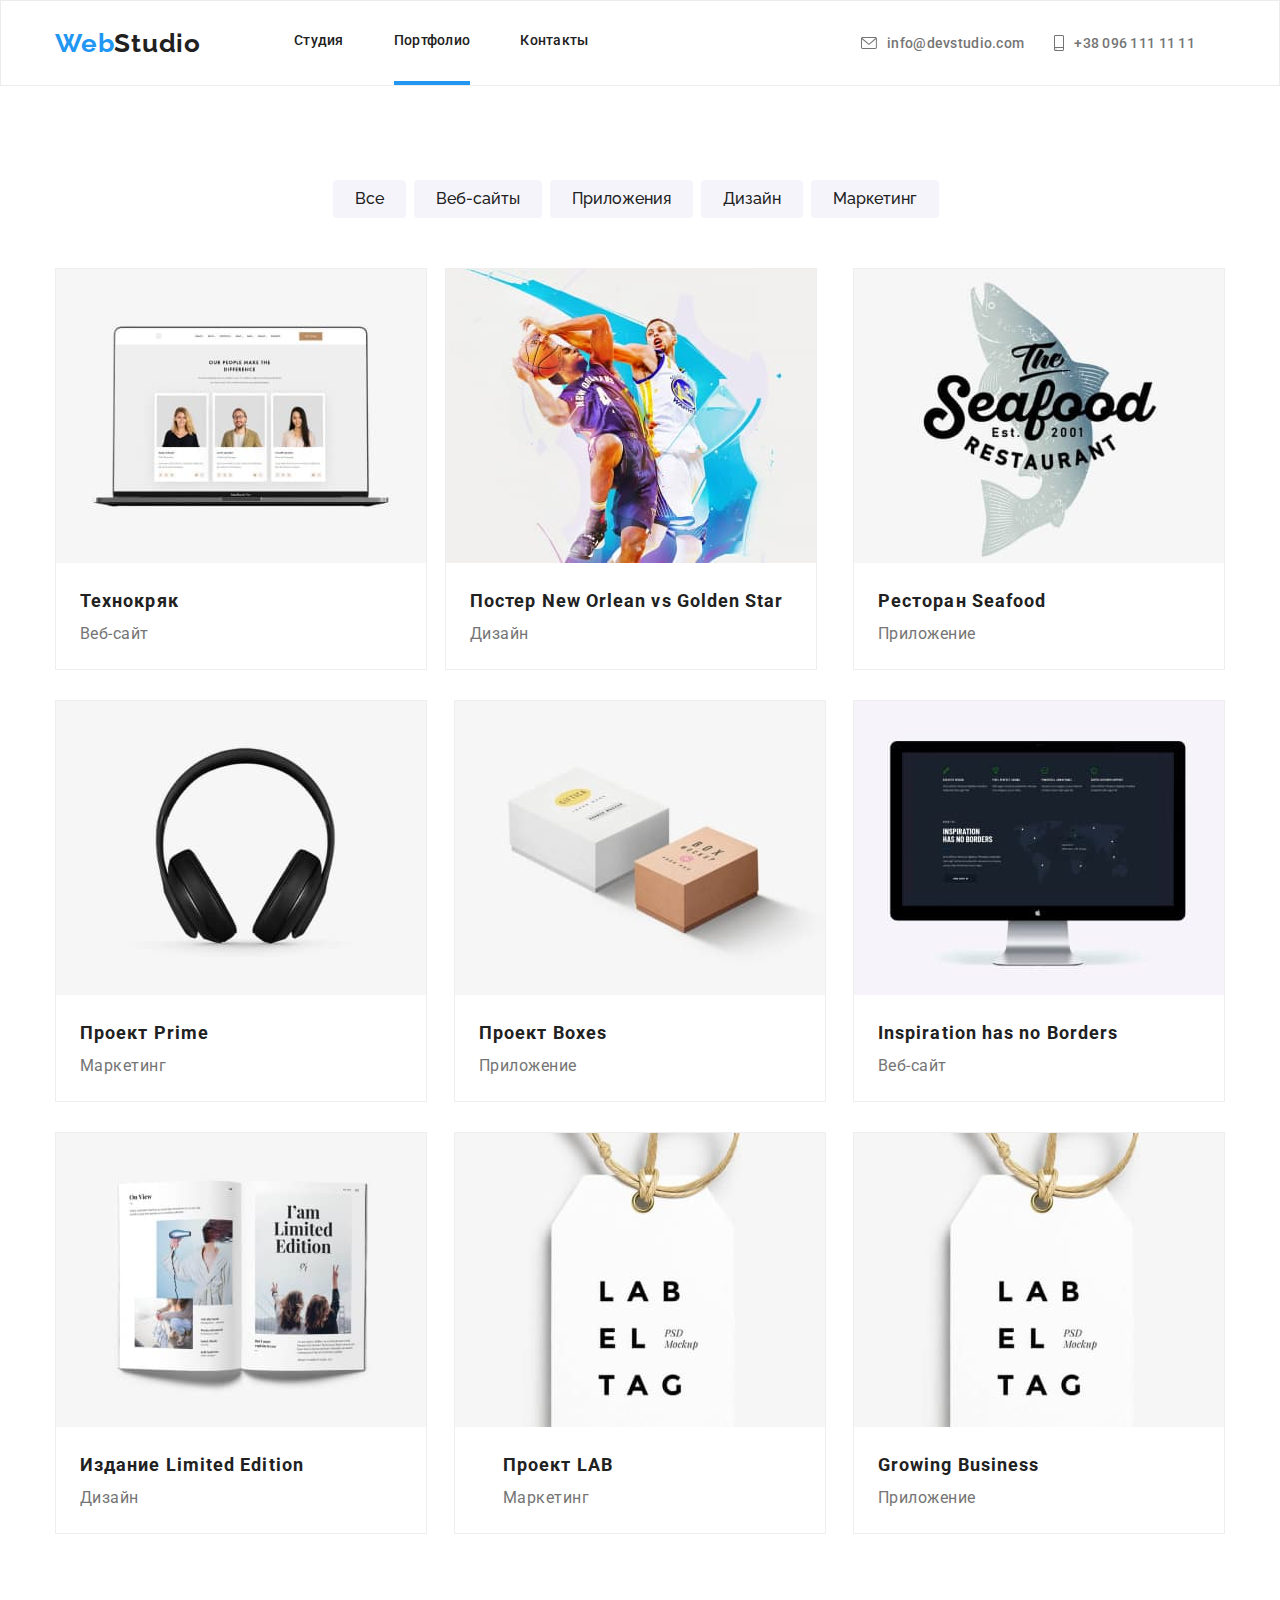
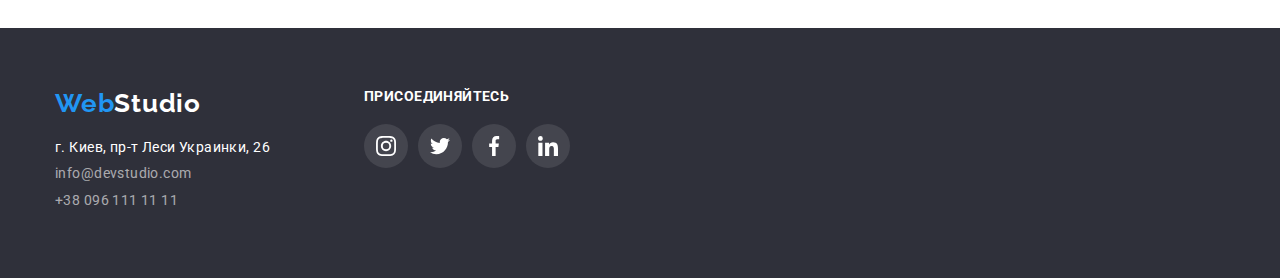
==== portfolio.html @ b7f2a813 "залил прошлое ДЗ" ====
<!DOCTYPE html>
<html lang="en">
<head>
    <meta charset="UTF-8">
    <meta http-equiv="X-UA-Compatible" content="IE=edge">
    <meta name="viewport" content="width=device-width, initial-scale=1.0">
    <title>Portfolio</title>
    <link rel="preconnect" href="https://fonts.googleapis.com">
    <link rel="preconnect" href="https://fonts.gstatic.com" crossorigin>
    <link href="https://fonts.googleapis.com/css2?family=Raleway:wght@700&family=Roboto:wght@400;500;700;900&display=swap"
        rel="stylesheet">
    <link rel="stylesheet" href="https://cdnjs.cloudflare.com/ajax/libs/modern-normalize/1.1.0/modern-normalize.min.css"
        integrity="sha512-wpPYUAdjBVSE4KJnH1VR1HeZfpl1ub8YT/NKx4PuQ5NmX2tKuGu6U/JRp5y+Y8XG2tV+wKQpNHVUX03MfMFn9Q=="
        crossorigin="anonymous" referrerpolicy="no-referrer" />
    <link rel="stylesheet" href="./css/reset.css">
    <link rel="stylesheet" href="./css/styles.css">
</head>
<body>
    <!-- Шапка -->
    <header class="header">
        <div class="container header-top">
            <nav class="nav">
                <a lang="en" href="./index.html" class="logo">Web <span class="color-black">Studio</span></a>
                <ul class="links">
                    <li> <a href="./index.html" class="links-header">Студия</a></li>
                    <li> <a href="./portfolio.html" class="links-header active">Портфолио</a></li>
                    <li> <a href="#" class="links-header">Контакты</a></li>
                </ul>
            </nav>
            <ul class="contacts list">
                <li class="icon-mail">
                    <a href="mailto:info@devstudio.com" class="link-header-root">
                        <svg class="mail-icon">
                            <use class="icon-envelope" href="./images/symbol-defs.svg#icon-envelope" width="16" height="12">
                        </svg>
                        info@devstudio.com
                    </a>
                </li>
                <li class="icon-mail">
                    <a href="tel:+380961111111" class="link-header-root">
                        <svg class="mail-icon smartphone">
                            <use class="icon-smartphone" href="./images/symbol-defs.svg#icon-smartphone" width="10"
                                height="16"></use>
                        </svg>
                        +38 096 111 11 11
                    </a>
                </li>
            </ul>
        </div>
    </header>
    <main>
        <section class="container">
            <div class="portfolio-content">
                <h1: hidden>Портфолио</h1:>
                <ul class="filter-button">
                    <li><button type="button" class="portfolio-button">Все</button></li>
                    <li><button type="button" class="portfolio-button">Веб-сайты</button></li>
                    <li><button type="button" class="portfolio-button">Приложения</button></li>
                    <li><button type="button" class="portfolio-button">Дизайн</button></li>
                    <li><button type="button" class="portfolio-button">Маркетинг</button></li>
                </ul>
                <ul class="portfolio-list">
                    <li class="portfolio-list-item">
                        <a href="" class="portfolio-list-link">
                            <div class="portfolio-wraper">
                                <img src="./images/img8.jpg" alt="Website" width="370" height="294" class="img-portfolio-wraper">
                                <p class="portfolio-text-wraper">Технокряк это современная площадка распространения коронавируса. Компании используют эту платформу для цифрового
                                шпионажа и атак на защищённые сервера конкурентов.</p>
                            </div>
                            <div class="portfolio-spektr">
                                <h2 class="possibilities">Технокряк</h2>
                                <p class="possibilities-text">Веб-сайт</p>
                            </div>
                        </a>
                    </li>
                    <li class="portfolio-list-item">
                        <a href="" class="portfolio-list-link">
                            <div class="portfolio-wraper">
                                <img src="./images/img9.jpg" alt="Website" width="370" height="294" class="img-portfolio-wraper">
                                <p class="portfolio-text-wraper">Технокряк это современная площадка распространения коронавируса. Компании
                                    используют эту платформу для цифрового
                                    шпионажа и атак на защищённые сервера конкурентов.</p>
                            </div>
                            <div class="portfolio-spektr">
                                <h2 class="possibilities">Постер New Orlean vs Golden Star</h2>
                                <p class="possibilities-text">Дизайн</p>
                            </div>                        
                    </li>
                    <li class="portfolio-list-item">
                        <a href="" class="portfolio-list-link">
                            <div class="portfolio-wraper">
                                <img src="./images/img10.jpg" alt="Website" width="370" height="294" class="img-portfolio-wraper">
                                <p class="portfolio-text-wraper">Технокряк это современная площадка распространения коронавируса. Компании используют
                                    эту платформу для цифрового
                                    шпионажа и атак на защищённые сервера конкурентов.</p>
                            </div>      
                            <div class="portfolio-spektr">
                                <h2 class="possibilities">Ресторан Seafood</h2>
                                <p class="possibilities-text">Приложение</p>
                            </div>
                        </a>
                    </li>
                    <li class="portfolio-list-item">
                        <a href="" class="portfolio-list-link"> 
                            <div class="portfolio-wraper">
                                <img src="./images/img11.jpg" alt="Website" width="370" height="294" class="img-portfolio-wraper">
                                <p class="portfolio-text-wraper">Технокряк это современная площадка распространения коронавируса. Компании
                                    используют эту платформу для цифрового шпионажа и атак на защищённые сервера конкурентов.</p>
                            </div>
                            <div class="portfolio-spektr">
                                <h2 class="possibilities">Проект Prime</h2>
                                <p class="possibilities-text">Маркетинг</p>
                            </div>
                        </a>
                    </li>
                    <li class="portfolio-list-item">
                        <a href="" class="portfolio-list-link">
                            <div class="portfolio-wraper">
                                <img src="./images/img12.jpg" alt="Website" width="370" height="294" class="img-portfolio-wraper">
                                <p class="portfolio-text-wraper">Технокряк это современная площадка распространения коронавируса. Компании
                                    используют эту платформу для цифрового шпионажа и атак на защищённые сервера конкурентов.</p>
                            </div>
                            <div class="portfolio-spektr">
                                <h2 class="possibilities">Проект Boxes</h2>
                                <p class="possibilities-text">Приложение</p>
                            </div>    
                        </a>
                    </li>
                    <li class="portfolio-list-item">
                        <a href="" class="portfolio-list-link">
                            <div class="portfolio-wraper">
                                <img src="./images/img13.jpg" alt="Website" width="370" height="294" class="img-portfolio-wraper">
                                <p class="portfolio-text-wraper">Технокряк это современная площадка распространения коронавируса. Компании
                                    используют эту платформу для цифрового шпионажа и атак на защищённые сервера конкурентов.</p>
                            </div>
                            <div class="portfolio-spektr">
                                <h2 class="possibilities">Inspiration has no Borders</h2>
                                <p class="possibilities-text">Веб-сайт</p>
                            </div>    
                        </a>                    
                    </li>
                    <li class="portfolio-list-item">
                        <a href="" class="portfolio-list-link">
                            <div class="portfolio-wraper">
                                <img src="./images/img14.jpg" alt="Website" width="370" height="294" class="img-portfolio-wraper">
                                <p class="portfolio-text-wraper">Технокряк это современная площадка распространения коронавируса. Компании
                                    используют эту платформу для цифрового шпионажа и атак на защищённые сервера конкурентов.</p>
                            </div>
                            <div class="portfolio-spektr">
                                <h2 class="possibilities">Издание Limited Edition</h2>
                                <p class="possibilities-text">Дизайн</p>
                            </div>
                        </a>
                    </li>
                    <li class="portfolio-list-item">
                        <a href="" class="portfolio-list-link">
                            <div class="portfolio-wraper">
                                <img src="./images/img15.jpg" alt="Website" width="370" height="294" class="img-portfolio-wraper">
                                <p class="portfolio-text-wraper">Технокряк это современная площадка распространения коронавируса. Компании
                                    используют эту платформу для цифрового шпионажа и атак на защищённые сервера конкурентов.</p>
                            </div>
                            <div class="portfolio-spektr">
                            <div class="portfolio-spektr">
                                <h2 class="possibilities">Проект LAB</h2>
                                <p class="possibilities-text">Маркетинг</p>
                            </div>   
                        </a>
                    </li>
                    <li class="portfolio-list-item">
                        <a href="" class="portfolio-list-link">
                            <div class="portfolio-wraper">
                                <img src="./images/img15.jpg" alt="Website" width="370" height="294" class="img-portfolio-wraper">
                                <p class="portfolio-text-wraper">Технокряк это современная площадка распространения коронавируса. Компании
                                    используют эту платформу для цифрового шпионажа и атак на защищённые сервера конкурентов.</p>
                            </div>
                            <div class="portfolio-spektr">
                                <h2 class="possibilities">Growing Business</h2>
                                <p class="possibilities-text">Приложение</p>
                            </div>
                        </a>
                    </li>
                </ul>

            </div>
        </section>
    </main>
    <!-- Подвал страници -->
    <footer class="footer">
        <div class="container">
            <div>
                <a lang="en" href="./index.html" class="logo">Web<span class="color-white">Studio</span></a>
                <address class="address">
                    <ul>
                        <li class="footer-list"><a href="#" class="home"> г. Киев, пр-т Леси Украинки, 26</a></li>
                        <li class="footer-list"><a href="mailto:info@devstudio.com"
                                class="footer-contacts">info@devstudio.com</a>
                        </li>
                        <li class="footer-list"><a href="tel:+380961111111" class="footer-contacts">+38 096 111 11 11</a>
                        </li>
                    </ul>
                </address>
            </div>
            <div class="footer-social">
                <div class="footer-flex">
                    <h2 class="header-footer">присоединяйтесь</h2>
                </div>
                <div class="footer-flex-list">
                    <ul class="comand-social-list">
                        <li class="social-link"> <a href="#" class="comand-footer-link" aria-label="Instagram">
                                <svg class="icon-footer-link">
                                    <use href="images/symbol-defs.svg#icon-instagram" width="20" height="20"></use>
                                </svg>
                            </a>
                        </li>
                        <li class="social-link">
                            <a href="#" class="comand-footer-link" aria-label="Twitter">
                                <svg class="icon-footer-link">
                                    <use href="images/symbol-defs.svg#icon-twitter" width="20" height="20"></use>
                                </svg>
                            </a>
                        </li>
                        <li class="social-lick">
                            <a href="#" class="comand-footer-link" aria-label="Facebook">
                                <svg class="icon-footer-link">
                                    <use href="images/symbol-defs.svg#icon-facebook" width="20" height="20"></use>
                                </svg>
                            </a>
                        </li>
                        <li class="social-lick">
                            <a href="#" class="comand-footer-link" aria-label="Linkedin">
                                <svg class="icon-footer-link">
                                    <use href="images/symbol-defs.svg#icon-linkedin" width="20" height="20"></use>
                                </svg>
                            </a>
                        </li>
                    </ul>
                </div>
            </div>
        </div>
    </footer>
</body>
</html>
---- css/styles.css ----
*,
*::after,
*::before {
  margin: 0;
  padding: 0;
  box-sizing: border-box;
  /* outline: 2px solid tomato; */
}
a {
  text-decoration: none;
  cursor: pointer;
}
button {
  border: none;
  cursor: pointer;
}
ul li {
  list-style: none;
}

:root {
  --main-color: #212121;
  --sec-color: #757575;
  --active-color: #2196f3;
  --icon-color: #afb1b8;
  --timing-function: cubic-bezier(0.4, 0, 0.2, 1);
}

body {
  font-family: 'Roboto', sans-serif;
  font-size: 14px;
  font-style: normal;
}
.section {
  padding-top: 94px;
  padding-bottom: 94px;
}
.container {
  width: 1200px;
  margin: 0 auto;
  padding: 0 15px;
}
.nav,
.links,
.contacts,
header .container {
  display: flex;
  justify-content: space-between;
}

.header {
  border: 1px solid #ececec;
}

header .logo {
  margin-right: 93px;
  display: flex;
  align-items: center;
  font-family: 'Raleway', sans-serif;
  font-style: normal;
  font-weight: bold;
  font-size: 26px;
  line-height: 1.19;
  letter-spacing: 0.03em;
  color: var(--active-color);
}
/*  */

/* .links-nav { */
/* display: inline-block; */
/* position: relative; */
/* } */

.color-black {
  color: var(--main-color);
}

.active::after {
  content: '';
  display: block;
  position: relative;
  top: 32px;
  width: 100%;
  height: 4px;
  background-color: var(--active-color);
}

/* Контакти */

.links-header {
  font-weight: 500;
  font-size: 14px;
  line-height: 1.14;
  letter-spacing: 0.02em;
  color: var(--main-color);
  padding: 32px 0;
  display: inline-block;
  margin-right: 50px;

  transition: color 250ms var(--timing-function);
}

.links:last-child {
  margin-right: 0;
}

.links-header:hover,
.links-header:focus {
  color: var(--active-color);
}
.link-header-root {
  font-family: Roboto;
  font-style: normal;
  font-weight: 500;
  font-size: 14px;
  line-height: 16px;
  letter-spacing: 0.02em;
  color: #757575;
  margin-right: 30px;

  transition: color 250ms var(--timing-function);
}

.link-header-root:focus,
.link-header-root:hover {
  color: var(--active-color);
}

.link-header-root:focus .icon-envelope,
.link-header-root:hover .icon-envelope {
  fill: var(--active-color);
}

.link-header-root:focus .icon-smartphone,
.link-header-root:hover .icon-smartphone {
  fill: var(--active-color);
}

.icon-mail:last-child {
  margin-right: 0;
}

.header-top {
  align-items: center;
}
.contacts list {
  display: flex;
  margin-left: auto;
  align-items: center;
  vertical-align: center;
}

.contacts list .icon-mail + .icon-mail {
  display: flex;
  margin-left: 30px;
  justify-content: center;
}

.link-header-root {
  display: flex;
  align-items: center;
}

.mail-icon {
  display: inline-block;
  justify-content: center;
  align-items: center;
  margin-right: 10px;
  width: 16px;
  height: 12px;
}

.smartphone {
  display: inline-block;
  justify-content: center;
  align-items: center;
  margin-right: 10px;
  width: 10px;
  height: 16px;
}

.icon-envelope {
  width: 16px;
  height: 12px;
  fill: var(--sec-color);
}
.icon-smartphone {
  fill: var(--sec-color);
}
.link-header:hover use,
.link-header:focus use {
  fill: var(--active-color);
}
/* Герой  */
.hero {
  padding: 200px 0;
  background: #2f303a;
  height: 600px;
  max-width: 1600px;
  margin-left: auto;
  margin-right: auto;
  background-image: linear-gradient(to right, rgba(47, 48, 58, 0.4), rgba(47, 48, 58, 0.4)),
    url(../images/hero.jpg);
  background-size: contain;
  background-repeat: no-repeat;
  background-position: center;
}

.hero-title {
  font-size: 44px;
  color: #ffffff;
  text-transform: uppercase;
  font-weight: 900;
  font-size: 44px;
  line-height: 1.36;
  text-align: center;
  letter-spacing: 0.06em;
  max-width: 650px;
  margin: 0 auto;
  margin-bottom: 30px;
}

.hero-btn {
  padding: 10px 32px;
  border-radius: 4px;
  margin: 0 auto;
  display: block;
  background-color: var(--active-color);
  box-shadow: 0px 4px 4px rgba(0, 0, 0, 0.15);
  font-weight: bold;
  font-size: 16px;
  line-height: 1.87;
  letter-spacing: 0.06em;
  color: #ffffff;

  transition: background-color 250ms cubic-bezier(0.4, 0, 0.2, 1);
}

.hero-btn:hover,
.hero-btn:focus {
  background-color: #188ce8;
}
/* Плюси компании */

.flex-company {
  display: flex;
  padding-top: 94px;
  justify-content: center;
  padding-bottom: 94px;
}

.company {
  font-size: 14px;
  line-height: 1.14;
  letter-spacing: 0.03em;
  text-transform: uppercase;
  color: var(--main-color);
  width: 270px;
  height: 16px;
  margin-bottom: 10px;
}

.company-plus {
  font-size: 14px;
  line-height: 1.71;
  color: var(--sec-color);
  box-sizing: border-box;
  width: 270px;
  height: 75px;
}

.flex-company-list:not(:last-child) {
  margin-right: 30px;
  width: 270px;
  height: 100;
}

.icon-box {
  display: flex;
  align-items: center;
  justify-content: center;
  margin-bottom: 30px;
  height: 120px;
  background-color: #f5f4fa;
}

.icon-antenna {
  display: flex;
  align-items: center;
  justify-content: center;
  padding: 0;
  width: 70px;
  height: 70px;
}

.icon-clock {
  display: flex;
  align-items: center;
  justify-content: center;
  padding: 0;
  width: 70px;
  height: 70px;
}

.icon-diagram {
  display: flex;
  align-items: center;
  justify-content: center;
  padding: 0;
  width: 70px;
  height: 70px;
}

.icon-astronaut {
  display: flex;
  align-items: center;
  justify-content: center;
  padding: 0;
  width: 70px;
  height: 70px;
}
/* Чем ми занимаємься */

.header-main {
  font-weight: bold;
  font-size: 36px;
  line-height: 1.16;
  text-align: center;
  letter-spacing: 0.03em;
  color: var(--main-color);
  margin-bottom: 50px;
}

.work {
  display: flex;
  padding-bottom: 94px;
}

.work-list:not(:last-child) {
  margin-right: 30px;
}

.img-work-list {
  display: block;
}

.image-wrap {
  position: relative;
}
/* Позиционированик елементов */

.descript {
  position: absolute;
  bottom: 0;
  display: flex;
  justify-content: center;
  align-items: center;
  width: 370px;
  height: 70px;
  background: rgba(47, 48, 58, 0.8);
}
.descript-title {
  font-weight: bold;
  font-size: 14px;
  line-height: 1.14;
  text-align: center;
  letter-spacing: 0.03em;
  text-transform: uppercase;
  color: #ffffff;
}

/* Наша команда */

.our-comand {
  background: #f5f4fa;
}

.comand {
  display: flex;
}

.comand-list {
  margin-right: 30px;
  background: #ffffff;
  box-shadow: 0px 1px 3px rgba(0, 0, 0, 0.12), 0px 1px 1px rgba(0, 0, 0, 0.14),
    0px 2px 1px rgba(0, 0, 0, 0.2);
  border-radius: 0px 0px 4px 4px;
}

.comand-list-name {
  text-align: center;
  margin-top: 30px;
  margin-bottom: 15px;
}

.employees {
  font-weight: 500;
  font-size: 16px;
  line-height: 1.18;
  letter-spacing: 0.03em;
  color: var(--main-color);
}

.speciality {
  font-size: 16px;
  line-height: 1.18;
  letter-spacing: 0.03em;
  color: var(--sec-color);
}

/* Соцсети*/

.comand-social-list {
  display: flex;
  justify-content: center;
  padding-left: 0;
}

.comand-social-list li:not(:last-child) {
  margin-right: 10px;
  margin-bottom: 30px;
}

.comand-social-link {
  display: flex;
  justify-content: center;
  align-items: center;
  background-position: center;
  border-radius: 50%;
  fill: #afb1b8;
  width: 44px;
  height: 44px;

  transition: background-color 250ms var(--timing-function);
}

.comand-social-link:hover,
.comand-social-link:focus {
  background-color: var(--active-color);
}

.comand-social-link:focus .icon-social-link,
.comand-social-link:hover .icon-social-link {
  fill: #ffffff;
}

.social-link {
  display: flex;
  justify-content: center;
  align-items: center;
}

.icon-social-link {
  width: 20px;
  height: 20px;
  fill: var(--sec-color);

  transition: fill 250ms var(--timing-function);
}
/* Постоянные клиенты */
.clients-list {
  padding: 0;
  margin: 0;
  display: flex;
  justify-content: center;
  align-content: center;
}
.item {
  flex-basis: calc(100% / 6)-30px;
  /* display: flex; */
  /* align-items: center; */
  /* justify-content: center; */
  /* margin-bottom: 30px; */
  width: 170px;
  height: 92px;
}

.item:not(:last-child) {
  margin-right: 30px;
}

.client-icon {
  width: 170px;
  height: 92px;
  display: flex;
  justify-content: center;
  align-items: center;
  padding: 0;
  border-radius: 4px;
  border: 1px solid #afb1b8;
  background: #ffffff;
  fill: var(--icon-color);

  transition: fill 250ms var(--timing-function), border 250ms var(--timing-function);
}

.client-icon:hover,
.client-icon:focus {
  fill: var(--active-color);
  border: 1px solid var(--active-color);
}

.item {
  fill: var(--icon-color);
}

/* Футер */

.footer {
  background: #2f303a;
  padding-top: 60px;
  padding-bottom: 60px;
}

.footer .container {
  display: flex;
}

.footer-social {
  margin-left: 70px;
}

.home {
  font-style: normal;
  font-size: 14px;
  line-height: 1.18;
  letter-spacing: 0.03em;
  color: #ffffff;
  margin-bottom: 10px;
}

.footer-contacts {
  font-style: normal;
  font-size: 14px;
  line-height: 1.18;
  letter-spacing: 0.03em;
  color: rgba(255, 255, 255, 0.6);
  margin-bottom: 10px;
}

footer .logo {
  margin-right: 93px;
  display: flex;
  align-items: center;
  font-family: 'Raleway', sans-serif;
  font-style: normal;
  font-weight: bold;
  font-size: 26px;
  line-height: 1.19;
  letter-spacing: 0.03em;
  color: var(--active-color);
}
.color-white {
  color: #fff;
}

.header-footer {
  font-family: Roboto;
  font-style: normal;
  font-weight: bold;
  font-size: 14px;
  line-height: 16px;
  letter-spacing: 0.03em;
  text-transform: uppercase;
  color: #ffffff;
  margin-bottom: 20px;
}
.comand-footer-link {
  display: flex;
  justify-content: center;
  align-items: center;
  background-position: center;
  border-radius: 50%;
  background-color: rgba(255, 255, 255, 0.1);
  width: 44px;
  height: 44px;
  transition: background-color 250ms var(--timing-function);
}

.icon-footer-link {
  width: 20px;
  height: 20px;
  fill: #ffffff;
}

.comand-footer-link:hover,
.comand-footer-link:focus {
  background-color: var(--active-color);
}

.comand-footer-link:focus .icon-social-link,
.comand-footer-link:hover .icon-social-link {
  fill: #ffffff;
}

/* .footer-flex { */
/* display: inline-flex; */
/* } */
/* .footer-flex-list { */
/* display: flex; */
/* } */
/* .flex-footer { */
/* display: flex; */
/* justify-content: center; */
/* } */
.home a:hover,
.home a:focus,
.footer-contacts a:hover,
.footer-contacts a:focus,


/* dddd */


.address {
  margin-top: 20px;
}

.footer-list:not(last-child) {
  margin-bottom: 10px;
}

/* Portfolio */
.portfolio-content {
  padding-top: 94px;
  padding-bottom: 94px;
}

/* Кнопки на портфолио */

.filter-button {
  display: flex;
  justify-content: center;
  padding: auto 8px;
}

.filter-button {
  padding-bottom: 50px;
}

.portfolio-button {
  padding: 6px 22px;
  text-align: center;
  color: var(--main-color);
  background: #f5f4fa;
  box-shadow: 0px 4px 4px rgba(0, 0, 0, 0.15);

  font-family: 'Raleway', sans-serif;
  font-weight: 500;
  font-size: 16px;
  line-height: 1.62;

  border: none;
  box-shadow: none;
  border-radius: 4px;
  margin-right: 8px;

  transition: background-color 250ms var(--timing-function), color 250ms var(--timing-function),
    box-shadow 250ms var(--timing-function);
}

.portfolio-button:hover,
.portfolio-button:focus {
  background-color: #188ce8;
  color: #ffffff;
  box-shadow: 0px 3px 1px rgba(0, 0, 0, 0.1), 0px 1px 2px rgba(0, 0, 0, 0.08),
    0px 2px 2px rgba(0, 0, 0, 0.12);
}

.portfolio-list {
  display: flex;
  flex-wrap: wrap;
  justify-content: space-between;
}
.portfolio-list-item:focus,
.portfolio-list-item:hover {
  box-shadow: 0px 1px 1px rgba(0, 0, 0, 0.12), 0px 4px 4px rgba(0, 0, 0, 0.06),
    1px 4px 6px rgba(0, 0, 0, 0.16);
  cursor: pointer;
}
/* Список возможностей */
.portfolio-list-item:nth-child(-n + 7) {
  /* margin-right: 10px; */
  margin-bottom: 30px;
}
.portfolio-list-item {
  border: 1px solid #eeeeee;
  transition: box-shadow 250ms var(--timing-function);
}
.possibilities {
  font-weight: bold;
  font-size: 18px;
  line-height: 2;
  letter-spacing: 0.06em;
  color: var(--main-color);
}
.possibilities-text {
  font-size: 16px;
  line-height: 1.87;
  letter-spacing: 0.03em;
  color: #757575;
}

.portfolio-spektr {
  margin: 20px 24px;
}

/* Overflow портфоліо */
.portfolio-wraper {
  position: relative;
  display: flex;
  overflow: hidden;
}
.portfolio-text-wraper {
  position: absolute;
  transform: translateY(101%);
  transition: transform 250ms var(--timing-function);

  font-size: 18px;
  width: 100%;
  height: 100%;
  line-height: 28px;
  letter-spacing: 0.03em;
  color: #ffffff;
  padding: 63px 24px;
  background: rgba(33, 150, 243, 0.9);

  display: inline-flex;
  justify-content: center;
  align-items: center;
}

.portfolio-list-link:focus .portfolio-text-wraper,
.portfolio-list-link:hover .portfolio-text-wraper {
  transform: translateY(0);
  overflow: visible;
}

.img-portfolio-wraper {
  display: block;
}

/* Модальное окно */
.backdrop {
  position: fixed;
  width: 100%;
  height: 100%;
  left: 0px;
  top: 0px;
  background: rgba(0, 0, 0, 0.2);
  visibility: visible;
  transition: opacity 250ms var(--timing-function), visibility 250ms var(--timing-function);
}

.backdrop.is-hidden {
  opacity: 0;
  pointer-events: none;
  visibility: hidden;
}

.backdrop.is-hidden .modal {
  transform: translate(-50%, -50%) scale(1.1);
}

.modal {
  position: absolute;
  left: 50%;
  top: 50%;
  transform: translate(-50%, -50%) scale(1);
  transition: transform 250ms var(--timing-function);

  width: 528px;
  height: 581px;
  background: #ffffff;
  box-shadow: 0px 1px 3px rgba(0, 0, 0, 0.12), 0px 1px 1px rgba(0, 0, 0, 0.14),
    0px 2px 1px rgba(0, 0, 0, 0.2);
  border-radius: 4px;
}

.close-modal {
  position: absolute;
  top: 8px;
  right: 8px;
  cursor: pointer;
  padding: 0%;

  width: 30px;
  height: 30px;
  background: #ffffff;
  border: 1px solid rgba(0, 0, 0, 0.1);
  border-radius: 50%;
}

.close-modal-button {
  position: absolute;
  top: 9px;
  right: 9px;
  bottom: 10px;
  left: 10px;
}
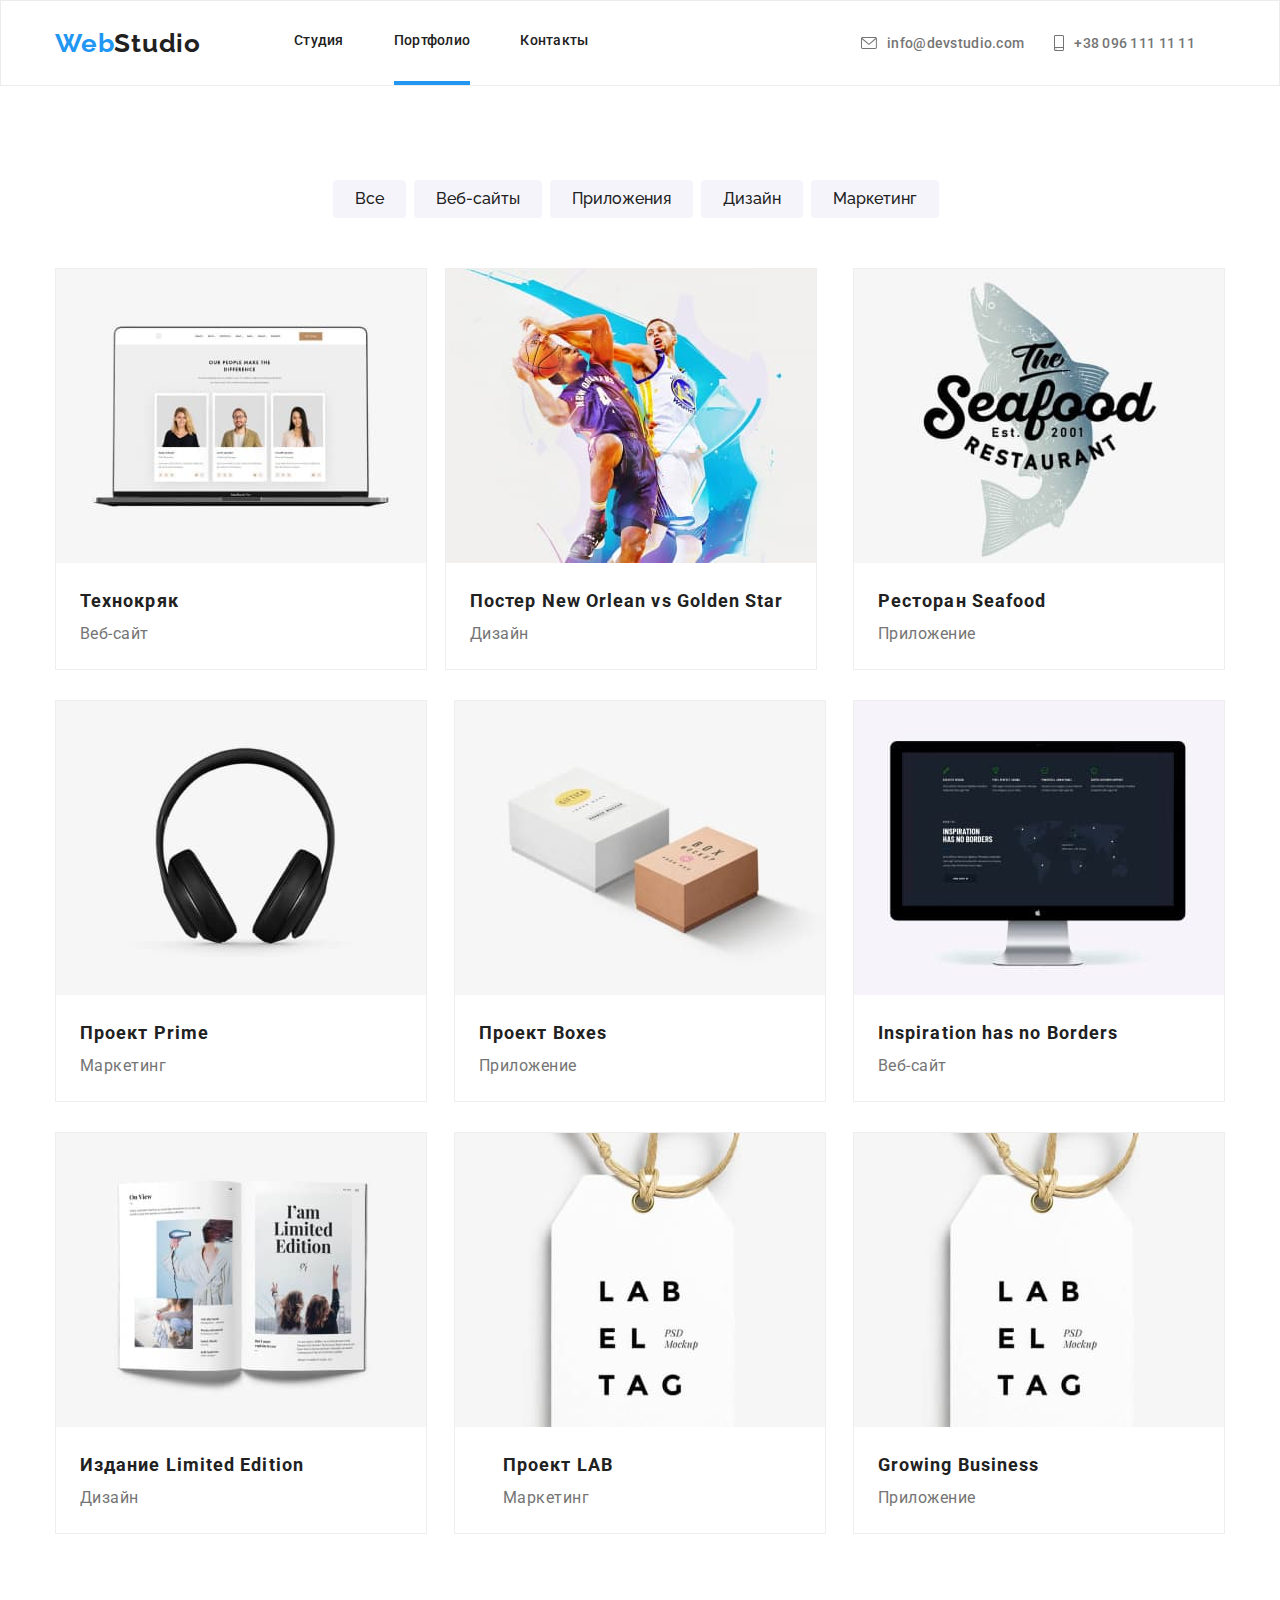
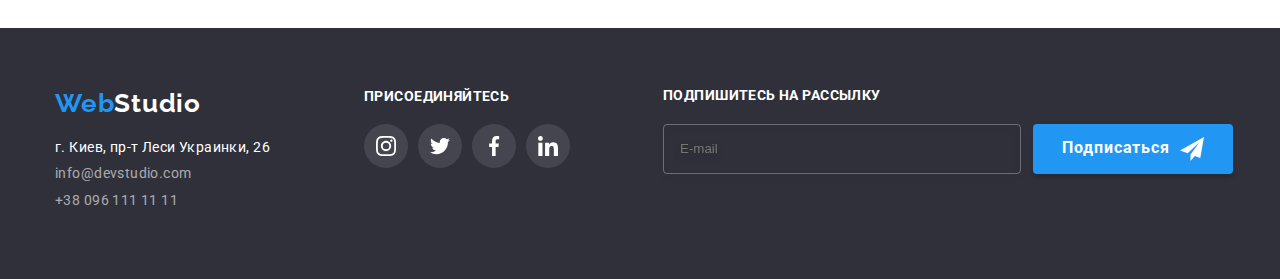
==== commit 228e029a: "Здача ДЗ" ====
--- a/portfolio.html
+++ b/portfolio.html
@@ -192,11 +192,9 @@
                 <address class="address">
                     <ul>
                         <li class="footer-list"><a href="#" class="home"> г. Киев, пр-т Леси Украинки, 26</a></li>
-                        <li class="footer-list"><a href="mailto:info@devstudio.com"
-                                class="footer-contacts">info@devstudio.com</a>
-                        </li>
-                        <li class="footer-list"><a href="tel:+380961111111" class="footer-contacts">+38 096 111 11 11</a>
-                        </li>
+                        <li class="footer-list"><a href="mailto:info@devstudio.com" class="footer-contacts">info@devstudio.com</a>
+                        </li>
+                        <li class="footer-list"><a href="tel:+380961111111" class="footer-contacts">+38 096 111 11 11</a></li>
                     </ul>
                 </address>
             </div>
@@ -236,6 +234,19 @@
                     </ul>
                 </div>
             </div>
+            <!-- <div class="subscript"> -->
+            <form class="subscript">
+                <div class="subscript-file">
+                    <label for="subscript">Подпишитесь на рассылку</label>
+                    <input type="email" name="subscript" id="subscript" class="subscript-input" placeholder="E-mail">
+                </div>
+                <button type="submit" class="subscript-button">Подписаться
+                    <svg class="icon-send" width="24" height="24">
+                        <use href="images/symbol-defs.svg#icon-send" ></use>
+                    </svg>
+                </button>
+            </form>
+            <!-- </div> -->
         </div>
     </footer>
 </body>
--- a/css/styles.css
+++ b/css/styles.css
@@ -593,16 +593,6 @@
   fill: #ffffff;
 }
 
-/* .footer-flex { */
-/* display: inline-flex; */
-/* } */
-/* .footer-flex-list { */
-/* display: flex; */
-/* } */
-/* .flex-footer { */
-/* display: flex; */
-/* justify-content: center; */
-/* } */
 .home a:hover,
 .home a:focus,
 .footer-contacts a:hover,
@@ -618,6 +608,71 @@
 
 .footer-list:not(last-child) {
   margin-bottom: 10px;
+}
+
+/* Футер подписка */
+
+.subscript {
+  display: flex;
+  margin-left: 93px;
+  align-items: flex-end;
+  padding-bottom: 45px;
+}
+
+.subscript-file {
+  display: flex;
+  flex-direction: column;
+}
+
+.subscript-button {
+  display: flex;
+  align-items: center;
+  justify-content: center;
+  letter-spacing: 0.06em;
+  font-family: Roboto;
+  font-style: normal;
+  font-weight: bold;
+  font-size: 16px;
+  line-height: 1.8;
+  color: #ffffff;
+
+  background-color: var(--active-color);
+  width: 200px;
+  height: 50px;
+  box-shadow: 0px 4px 4px rgba(0, 0, 0, 0.15);
+  border-radius: 4px;
+  position: relative;
+  transition: background-color 250ms cubic-bezier(0.4, 0, 0.2, 1);
+}
+
+.subscript-button:hover,
+.subscript-button:focus {
+  background-color: #188ce8;
+}
+.subscript label {
+  font-weight: bold;
+  font-size: 14px;
+  line-height: 1.14;
+  letter-spacing: 0.03em;
+  text-transform: uppercase;
+  color: #ffffff;
+  margin-bottom: 20px;
+}
+
+.subscript-input {
+  width: 358px;
+  height: 50px;
+  margin-right: 12px;
+  padding: 15px 16px;
+  background-color: inherit;
+  border: 1px solid rgba(255, 255, 255, 0.3);
+  box-sizing: border-box;
+  filter: drop-shadow(0px 4px 4px rgba(0, 0, 0, 0.15));
+  border-radius: 4px;
+}
+
+.icon-send {
+  margin-left: 10px;
 }
 
 /* Portfolio */
@@ -798,3 +853,168 @@
   bottom: 10px;
   left: 10px;
 }
+
+/* Форма модалки */
+.form--modal {
+  width: 448px;
+  justify-content: center;
+  align-items: center;
+  margin-left: auto;
+  margin-right: auto;
+  position: relative;
+  padding-top: 40px;
+}
+
+legend {
+  font-weight: bold;
+  font-size: 20px;
+  line-height: 1.15;
+  text-align: center;
+  letter-spacing: 0.03em;
+  color: var(--main-color);
+  margin-bottom: 12px;
+}
+
+.form--modal-box {
+  display: flex;
+  flex-direction: column;
+  position: relative;
+  margin-bottom: 10px;
+  font-size: 12px;
+  line-height: 1.16;
+  letter-spacing: 0.01em;
+  color: var(--sec-color);
+}
+
+.form--modal-box input {
+  padding: 12px;
+  padding-left: 42px;
+  font-size: 16px;
+  border: 1px solid rgba(33, 33, 33, 0.2);
+  border-radius: 4px;
+}
+
+.form--modal-box:focus {
+  outline: none;
+  border: 1px solid #2196f3;
+}
+
+.form-name {
+  margin-top: 4px;
+}
+
+.form--modal-box .form-name {
+  font-size: 14px;
+  line-height: 1.71;
+}
+
+.form-input {
+  width: 100%;
+  margin: 0;
+  font: inherit;
+  padding: 12px 20px;
+  padding-left: 42px;
+  border: 1px solid rgba(33, 33, 33, 0.2);
+  border-radius: 4px;
+  position: relative;
+  transition: border 250ms var(--timing-function);
+}
+
+.form-input:focus {
+  outline: none;
+  border: 1px solid #2196f3;
+}
+
+.form-input:focus + .form--icon {
+  fill: #2196f3;
+  transition: fill 250ms var(--timing-function);
+}
+
+.form--icon {
+  position: absolute;
+  top: 50%;
+  left: 15px;
+  /* transform: translateY(-50%); */
+}
+
+.form-texrarea {
+  resize: none;
+  padding: 12px 16px;
+  font: inherit;
+  border: 1px solid rgba(117, 117, 117, 0.5);
+  border-radius: 4px;
+  min-height: 120px;
+  margin-top: 4px;
+  transition: border 250ms var(--timing-function);
+}
+
+.form-texrarea:focus {
+  outline: none;
+  border: 1px solid #2196f3;
+}
+
+.policy-box {
+  font-size: 14px;
+  color: #757575;
+  margin-bottom: 30px;
+  display: flex;
+  align-items: center;
+}
+
+.policy-checkbox {
+  position: absolute;
+  width: 1px;
+  height: 1px;
+  margin: -1px;
+  border: 0px;
+  padding: 0px;
+  clip: rect(0 0 0 0);
+  overflow: hidden;
+}
+
+.policy-checkbox:checked + .policy-box::before {
+  background-color: #2196f3;
+  background-image: url(../images/icon-check.svg);
+  background-repeat: no-repeat;
+  background-position: center;
+  background-size: contain;
+}
+
+.policy-checkbox:focus + .policy-box::before {
+  border-color: #2196f3;
+  outline: 2px solid #2196f3;
+}
+
+.policy-box::before {
+  display: block;
+  content: '';
+  width: 16px;
+  height: 16px;
+  border: 1px solid #212121;
+  border-radius: 2px;
+  margin-right: 10px;
+}
+
+.policy-box a {
+  color: #2196f3;
+  text-decoration: underline;
+}
+
+.form-submit-btn {
+  width: 200px;
+  height: 50px;
+  background-color: #2196f3;
+  color: #fff;
+  border: none;
+  display: block;
+  margin: 0 auto;
+  border-radius: 4px;
+  font-weight: 700;
+  cursor: pointer;
+  transition: box-shadow 250ms var(--timing-function), background-color 250ms var(--timing-function);
+}
+
+.form-submit-btn:hover {
+  background-color: #188ce8;
+  box-shadow: 0px 4px 4px rgba(0, 0, 0, 0.15);
+}
